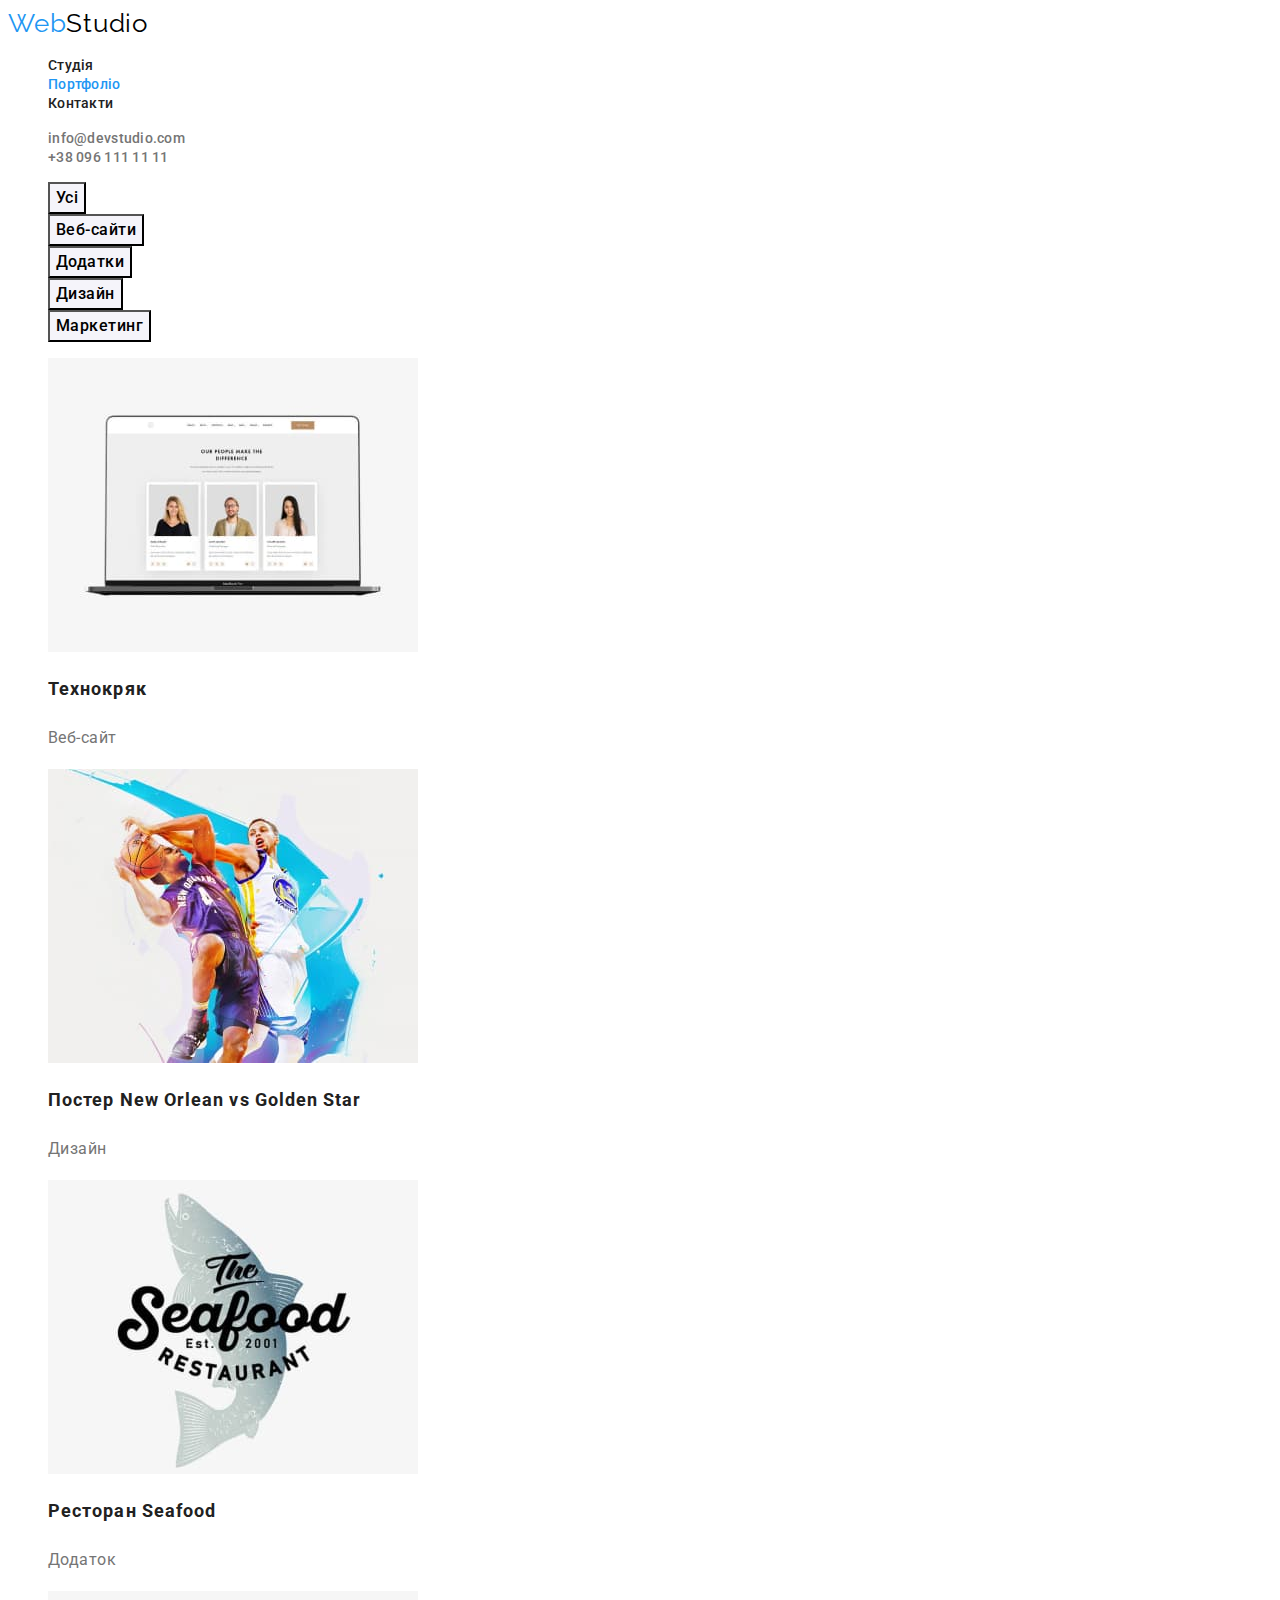
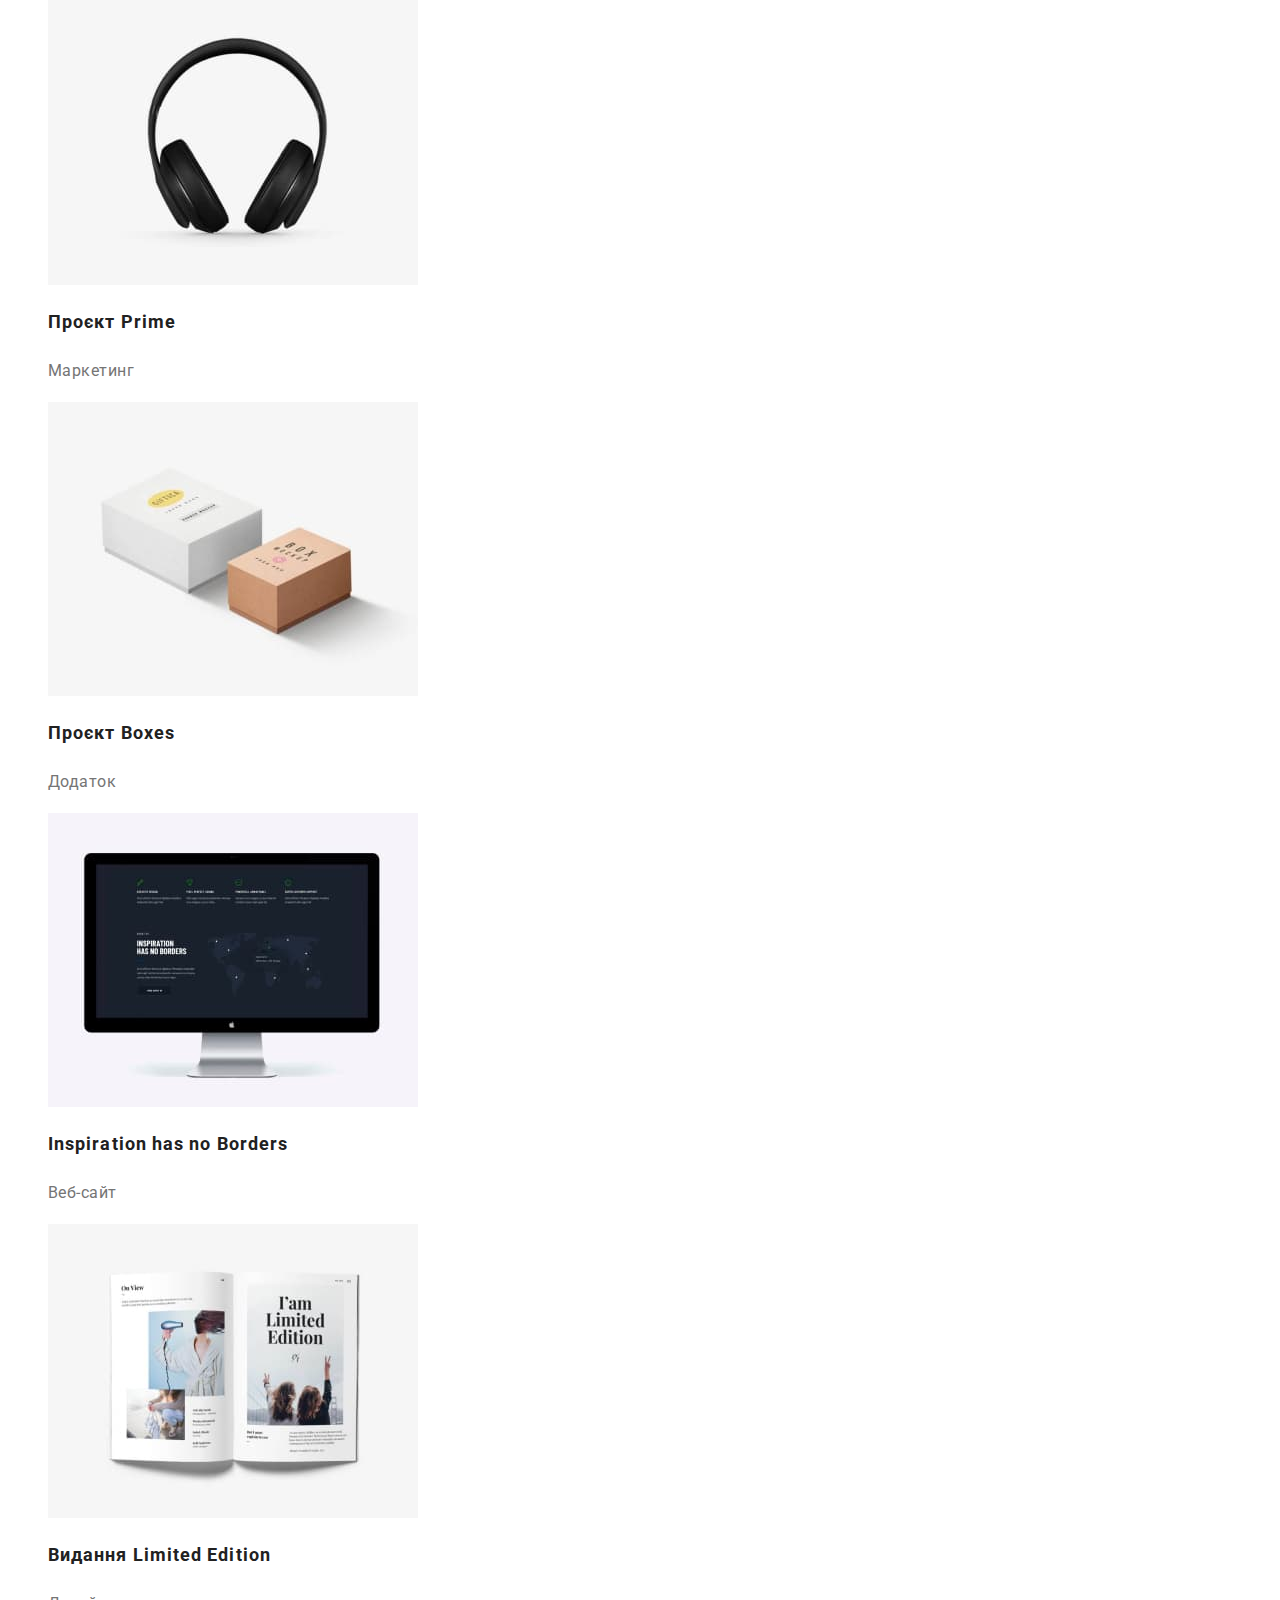
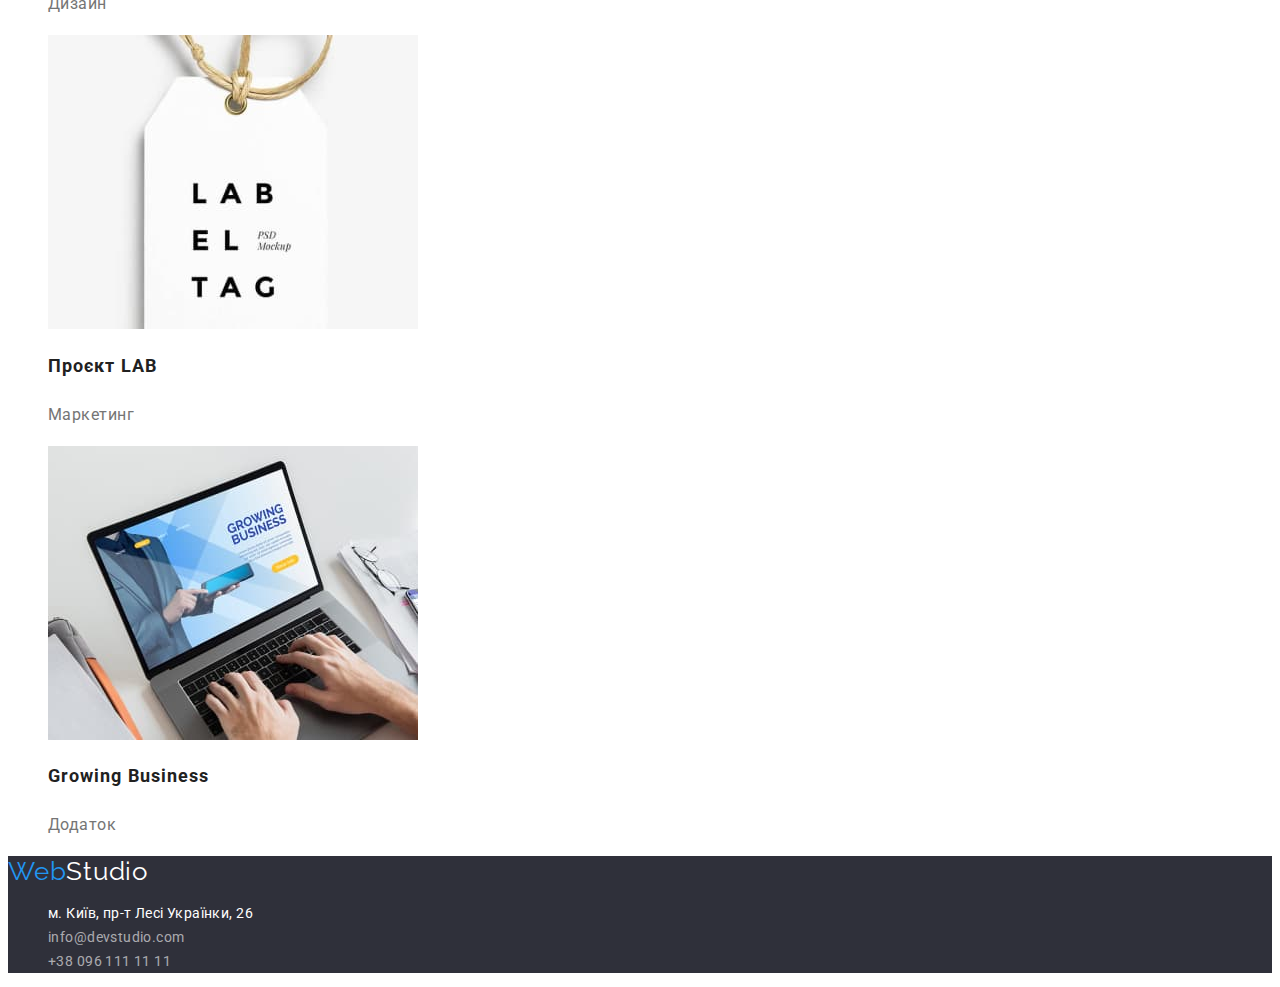
==== portfolio.html @ 5271bd55 "homework-two" ====
<!DOCTYPE html>
<html lang="uk">
  <head>
    <meta charset="UTF-8" />
    <meta http-equiv="X-UA-Compatible" content="IE=edge" />
    <meta name="viewport" content="width=device-width, initial-scale=1.0" />
    <title>Портфоліо</title>
    <link rel="preconnect" href="https://fonts.googleapis.com" />
    <link rel="preconnect" href="https://fonts.gstatic.com" crossorigin />
    <link
      href="https://fonts.googleapis.com/css2?family=Raleway:wght@700&family=Roboto:wght@400;500;700;900&display=swap"
      rel="stylesheet"
    />
    <link rel="stylesheet" href="css/styles.css" />
  </head>

  <body>
    <!-- header  -->
    <header class="header">
      <nav>
        <a class="logo link" href=""
          ><span class="logo-blue">Web</span
          ><span class="logo-black">Studio</span></a
        >
        <ul class="header-list list">
          <li class="header-list-item">
            <a class="header-list-link link link-hover" href="./index.html"
              >Студія</a
            >
          </li>
          <li class="header-list-item">
            <a class="header-list-link link link-hover activ-link" href=""
              >Портфоліо</a
            >
          </li>
          <li class="header-list-item">
            <a class="header-list-link link link-hover" href="">Контакти</a>
          </li>
        </ul>
      </nav>
      <ul class="header-list list">
        <li class="header-list-item">
          <a
            class="header-list-feedback link link-hover"
            href="mailto:info@devstudio.com"
            >info@devstudio.com</a
          >
        </li>
        <li class="header-list-item">
          <a
            class="header-list-feedback link link-hover"
            href="tel:+380961111111"
            >+38 096 111 11 11</a
          >
        </li>
      </ul>
    </header>

    <!-- main  -->
    <main>
      <!-- section Портфоліо -->
      <section class="portfolio">
        <h1 class="visually-hidden">Портфоліо</h1>
        <ul class="portfolio-button-lict list">
          <li class="portpolio-buttom-item">
            <button class="portfolio-button button-hover" type="button">
              Усі
            </button>
          </li>
          <li class="portpolio-buttom-item">
            <button class="portfolio-button button-hover" type="button">
              Веб-сайти
            </button>
          </li>
          <li class="portpolio-buttom-item">
            <button class="portfolio-button button-hover" type="button">
              Додатки
            </button>
          </li>
          <li class="portpolio-buttom-item">
            <button class="portfolio-button button-hover" type="button">
              Дизайн
            </button>
          </li>
          <li class="portpolio-buttom-item">
            <button class="portfolio-button button-hover" type="button">
              Маркетинг
            </button>
          </li>
        </ul>

        <ul class="portfolio-list list">
          <li class="portfolio-list-item">
            <a class="portfolio-list-link link" href="">
              <img src="./images/portfolio-1.jpg" alt="Технокряк" width="370" />
              <div>
                <h2 class="portfolio-list-title">Технокряк</h2>
                <p class="portfolio-list-description">Веб-сайт</p>
              </div>
            </a>
          </li>
          <li class="portfolio-list-item">
            <a class="portfolio-list-link link" href="">
              <img
                src="./images/portfolio-2.jpg"
                alt="Постер New Orlean vs Golden Star"
                width="370"
              />
              <div>
                <h2 class="portfolio-list-title">
                  Постер New Orlean vs Golden Star
                </h2>
                <p class="portfolio-list-description">Дизайн</p>
              </div>
            </a>
          </li>
          <li class="portfolio-list-item">
            <a class="portfolio-list-link link" href="">
              <img
                src="./images/portfolio-3.jpg"
                alt="Ресторан Seafood"
                width="370"
              />
              <div>
                <h2 class="portfolio-list-title">Ресторан Seafood</h2>
                <p class="portfolio-list-description">Додаток</p>
              </div>
            </a>
          </li>
          <li class="portfolio-list-item">
            <a class="portfolio-list-link link" href="">
              <img
                src="./images/portfolio-4.jpg"
                alt="Проєкт Prime"
                width="370"
              />
              <div>
                <h2 class="portfolio-list-title">Проєкт Prime</h2>
                <p class="portfolio-list-description">Маркетинг</p>
              </div>
            </a>
          </li>
          <li class="portfolio-list-item">
            <a class="portfolio-list-link link" href="">
              <img
                src="./images/portfolio-5.jpg"
                alt="Проєкт Boxes"
                width="370"
              />
              <div>
                <h2 class="portfolio-list-title">Проєкт Boxes</h2>
                <p class="portfolio-list-description">Додаток</p>
              </div>
            </a>
          </li>
          <li class="portfolio-list-item">
            <a class="portfolio-list-link link" href="">
              <img
                src="./images/portfolio-6.jpg"
                alt="Inspiration has no Borders"
                width="370"
              />
              <div>
                <h2 class="portfolio-list-title">Inspiration has no Borders</h2>
                <p class="portfolio-list-description">Веб-сайт</p>
              </div>
            </a>
          </li>
          <li class="portfolio-list-item">
            <a class="portfolio-list-link link" href="">
              <img
                src="./images/portfolio-7.jpg"
                alt="Видання Limited Edition"
                width="370"
              />
              <div>
                <h2 class="portfolio-list-title">Видання Limited Edition</h2>
                <p class="portfolio-list-description">Дизайн</p>
              </div>
            </a>
          </li>
          <li class="portfolio-list-item">
            <a class="portfolio-list-link link" href="">
              <img
                src="./images/portfolio-8.jpg"
                alt="Проєкт LAB"
                width="370"
              />
              <div>
                <h2 class="portfolio-list-title">Проєкт LAB</h2>
                <p class="portfolio-list-description">Маркетинг</p>
              </div>
            </a>
          </li>
          <li class="portfolio-list-item">
            <a class="portfolio-list-link link" href="">
              <img
                src="./images/portfolio-9.jpg"
                alt="Growing Business"
                width="370"
              />
              <div>
                <h2 class="portfolio-list-title">Growing Business</h2>
                <p class="portfolio-list-description">Додаток</p>
              </div>
            </a>
          </li>
        </ul>
      </section>
    </main>

    <!-- footer  -->
    <footer class="footer">
      <a class="logo link" href=""
        ><span class="logo-blue">Web</span
        ><span class="logo-white">Studio</span></a
      >
      <address class="footer-address">
        <ul class="footer-list list">
          <li class="footer-list-item">
            <a
              class="footer-address-geo link link-hover"
              href="https://goo.gl/maps/GN6owHDZAz8MC7uQ8"
              target="_blank"
              rel="noopener noreferrer nofollow"
              >м. Київ, пр-т Лесі Українки, 26</a
            >
          </li>
          <li class="footer-list-item">
            <a
              class="footer-address-mail link link-hover"
              href="mailto:info@devstudio.com"
              >info@devstudio.com</a
            >
          </li>
          <li class="footer-list-item">
            <a
              class="footer-address-tel link link-hover"
              href="tel:+380961111111"
              >+38 096 111 11 11</a
            >
          </li>
        </ul>
      </address>
    </footer>
  </body>
</html>
---- css/styles.css ----
/* General styles */
:root {
  --primary-color: #212121;
  --active-color: #2196f3;
  --blue-color-logo: #2196f3;
  --color-white: #ffffff;
  --color-black: #000000;
  --description-text-color: #757575;
  --borders-color: #2f303a;

  --card-color:#f5f4fa;
  --blue-activ-logo: #188CE8;

}

body {
  font-family: "Roboto", sans-serif;
  color: var(--primary-color);
  /* background-color: #f5f5f5; */
}

.link {
  text-decoration: none;
}

.list {
  list-style: none;
}

.logo {
  font-family: "Raleway";
  font-size: 26px;
  line-height: calc(31 / 26);
  letter-spacing: 0.03em;
}

.logo-blue {
  color: var(--blue-color-logo);
}

.second-title {
  font-size: 36px;
  line-height: calc(42 / 36);
  text-align: center;
  letter-spacing: 0.03em;
}

.link-hover:hover,
.link-hover:focus {
  color: var(--active-color);
}

/* Header  */
.header {
  background: var(--color-white);
}

.logo-black {
  color: var(--color-black);
}

.header-list-link {
  font-weight: 500;
  font-size: 14px;
  line-height: calc(16 / 14);
  letter-spacing: 0.02em;
  color: inherit;
}

.header-list-feedback {
  font-weight: 500;
  font-size: 14px;
  line-height: calc(16 / 14);
  letter-spacing: 0.02em;
  color: var(--description-text-color);
}

.activ-link {
  color: var(--active-color);
}

/* Hero  */
.hero {
  background-color: var(--borders-color);
}

.hero-titel {
  font-size: 44px;
  line-height: calc(60 / 44);
  text-align: center;
  letter-spacing: 0.06em;
  text-transform: uppercase;
  color: var(--color-white);
}

.button {
  font-family: "Roboto";
  font-weight: 700;
  font-size: 16px;
  line-height: calc(30 / 16);
  display: flex;
  align-items: center;
  text-align: center;
  letter-spacing: 0.06em;
  color: var(--color-white);
  background-color: var(--blue-color-logo);

  cursor: pointer;
}

.button:hover,
.button:focus{
  background-color: var(--blue-activ-logo);
}

/* Features  */
.visually-hidden {
  position: absolute;
  width: 1px;
  height: 1px;
  margin: -1px;
  border: 0;
  padding: 0;

  white-space: nowrap;
  clip-path: inset(100%);
  clip: rect(0 0 0 0);
  overflow: hidden;
}

.third-title {
  font-size: 14px;
  line-height: calc(16 / 14);
  letter-spacing: 0.03em;
  text-transform: uppercase;
}

.features-description {
  font-size: 14px;
  line-height: calc(24 / 14);
  letter-spacing: 0.03em;
  color: var(--description-text-color);
}

/* Section activity  */

/* Section team */
.team {
  background-color: var(--card-color);
}

.team-list-item {
  background: var(--color-white);
}

.team-list-name {
  font-weight: 500;
  font-size: 16px;
  line-height: calc(19 / 16);
  text-align: center;
  letter-spacing: 0.03em;
}

.team-list-profession {
  font-size: 16px;
  line-height: calc(19 / 16);
  text-align: center;
  letter-spacing: 0.03em;
  color: var(--description-text-color);
}

/* Footer */
.footer {
  background-color: var(--borders-color);
}

.logo-white {
  color: var(--color-white);
}

.footer-address {
  font-style: normal;
  font-size: 14px;
  line-height: 24px;
  letter-spacing: 0.03em;
}

.footer-address-geo {
  color: var(--color-white);
}

.footer-address-mail,
.footer-address-tel {
  color: rgba(255, 255, 255, 0.6);
}

/* portfolio.html
section Портфоліо */

.portfolio-button {
  font-family: "Roboto";
  font-weight: 500;
  font-size: 16px;
  line-height: calc(26 / 16);
  text-align: center;
  letter-spacing: 0.03em;
  background-color: var(--card-color);

  cursor: pointer;
}

.button-hover:hover,
.button-hover:focus {
  background-color: var(--active-color);
  color: var(--color-white);
}

.portfolio-list-title {
  font-size: 18px;
  line-height: calc(36 / 18);
  letter-spacing: 0.06em;
  color: var(--primary-color);
}

.portfolio-list-description {
  font-size: 16px;
  line-height: calc(30 / 16);
  letter-spacing: 0.03em;
  color: var(--description-text-color);
}
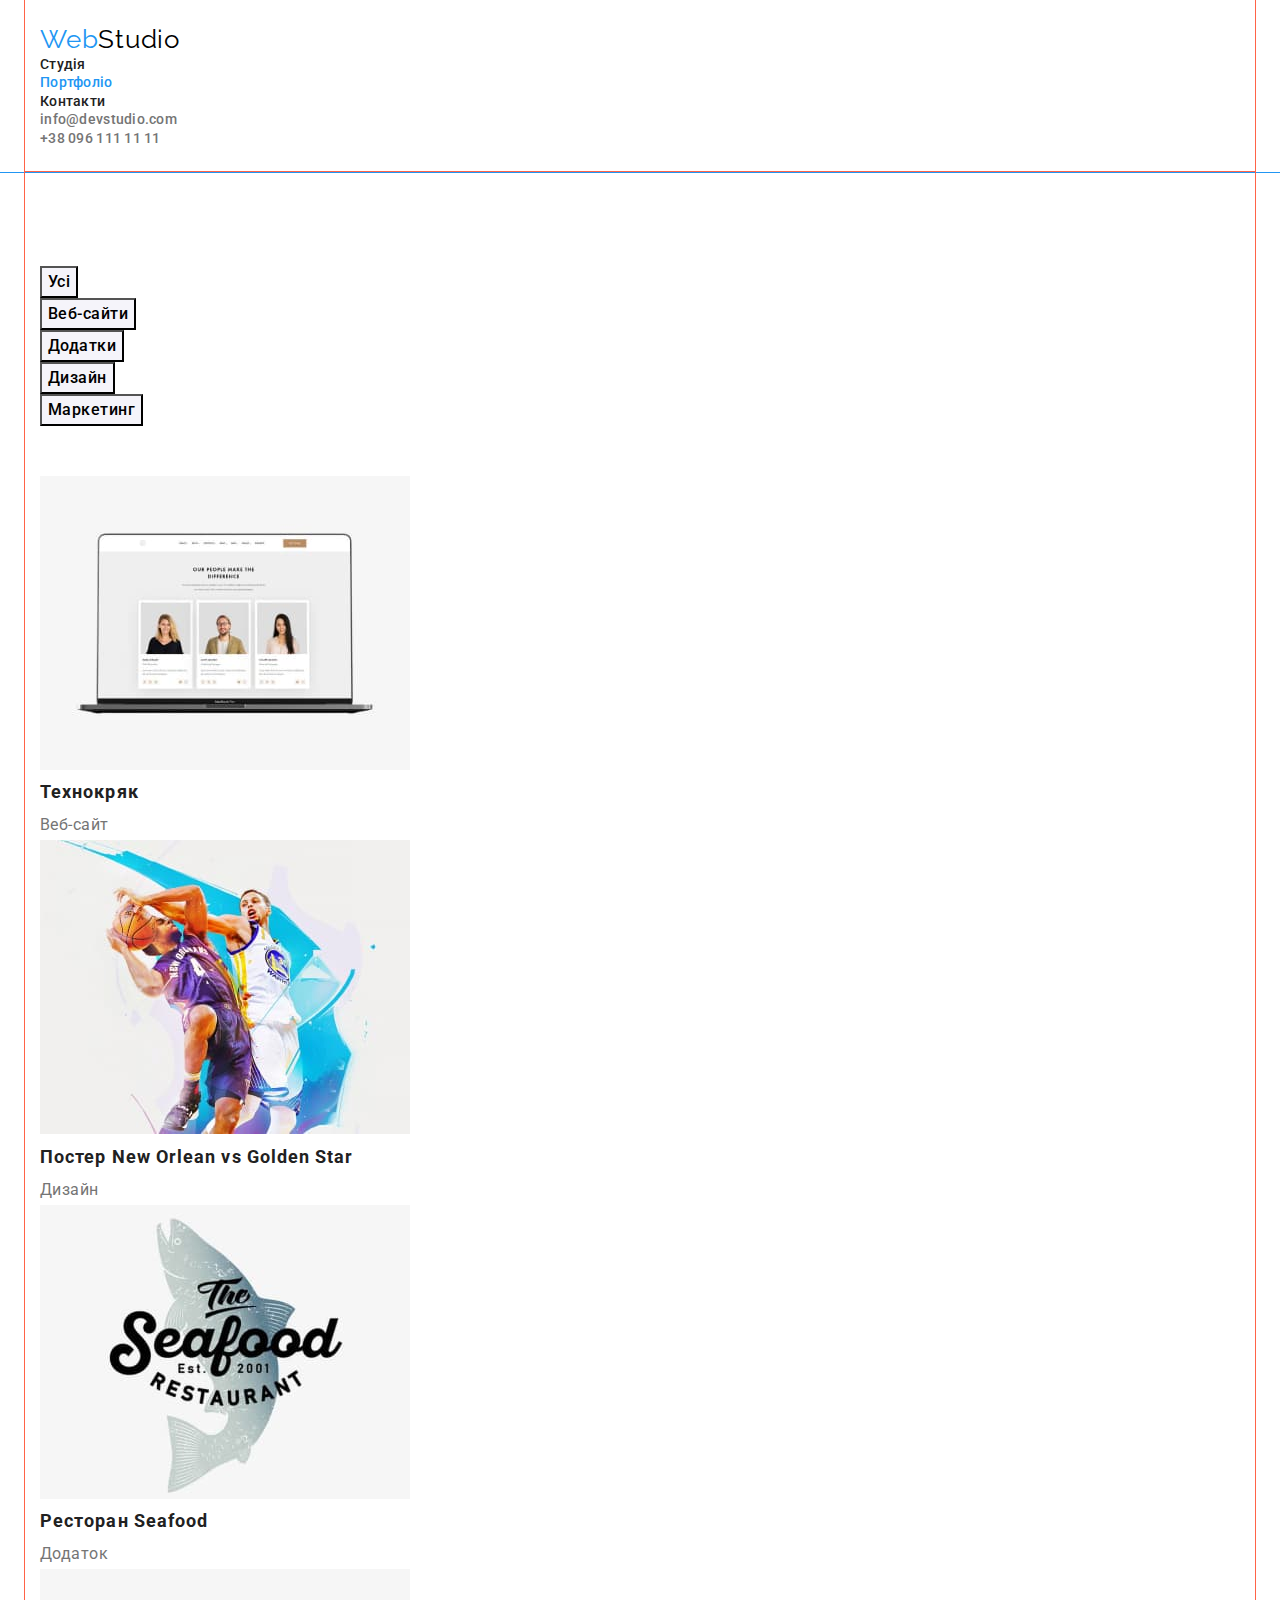
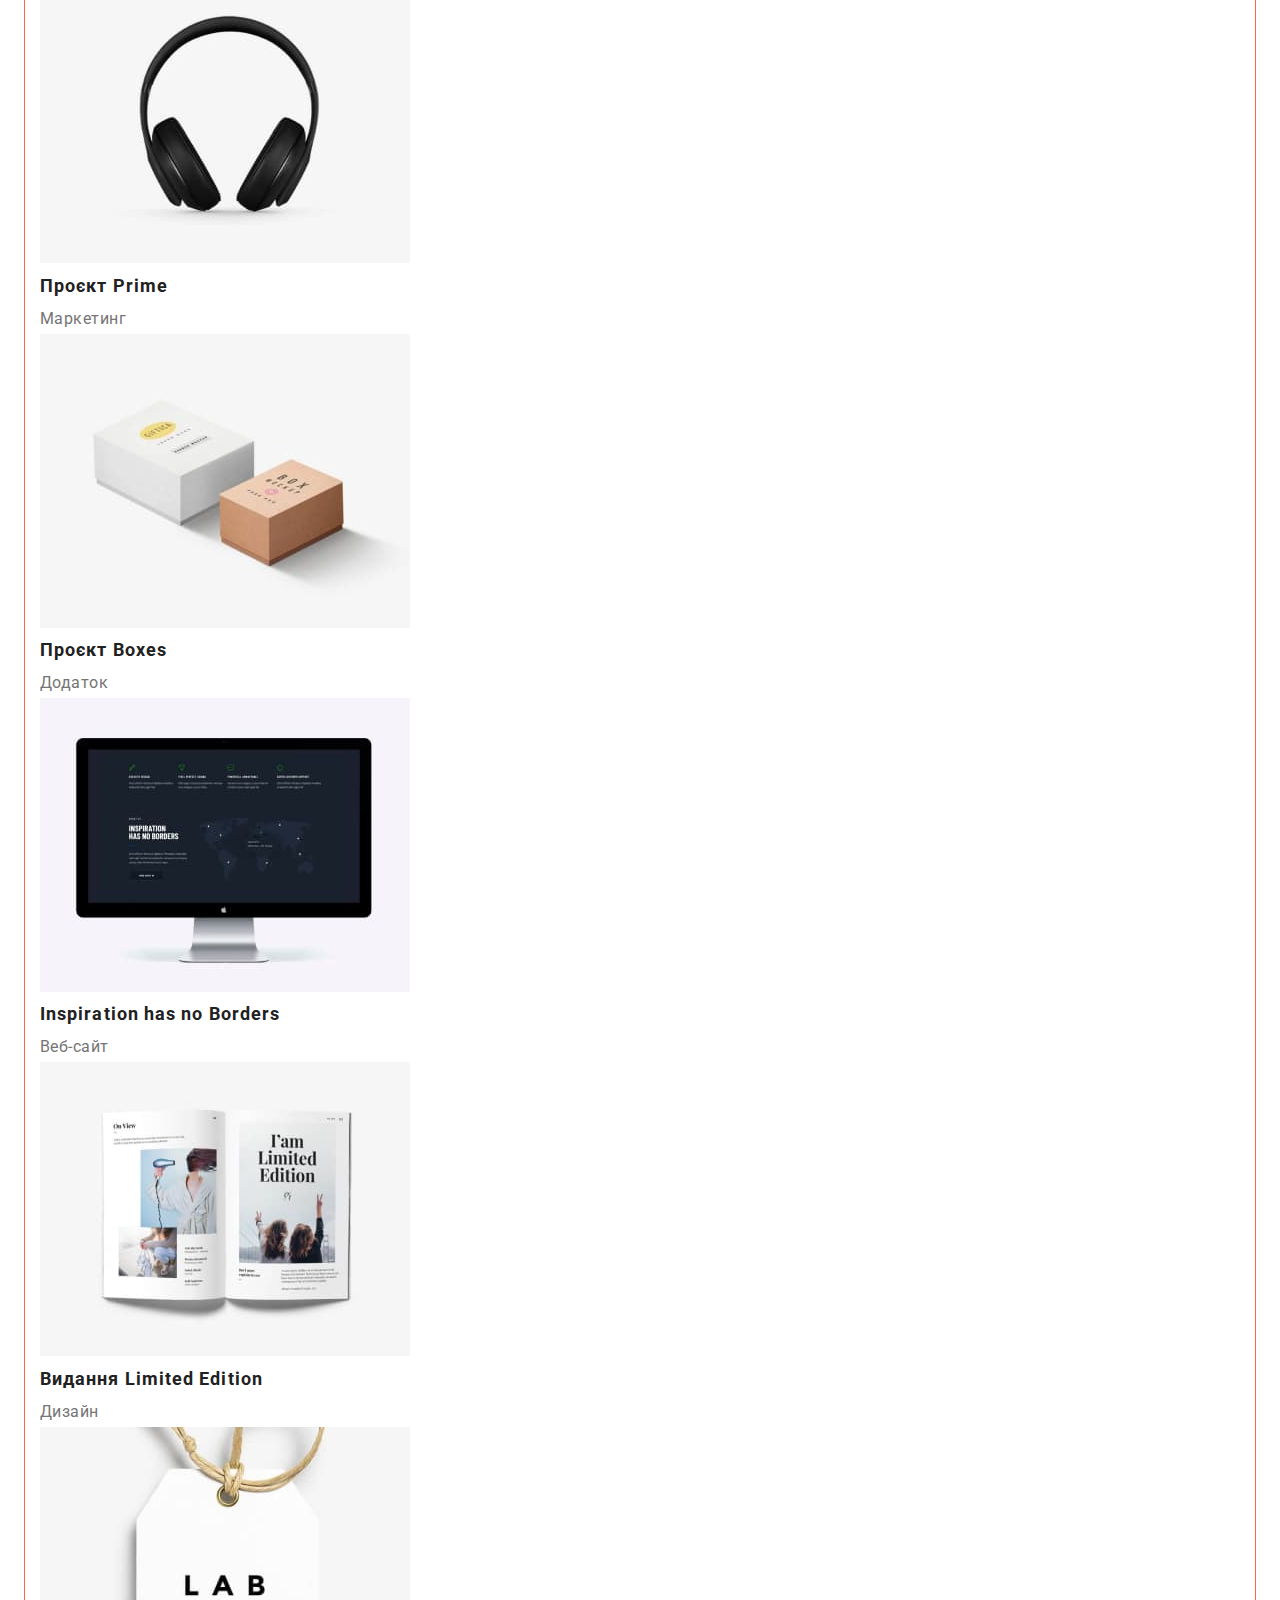
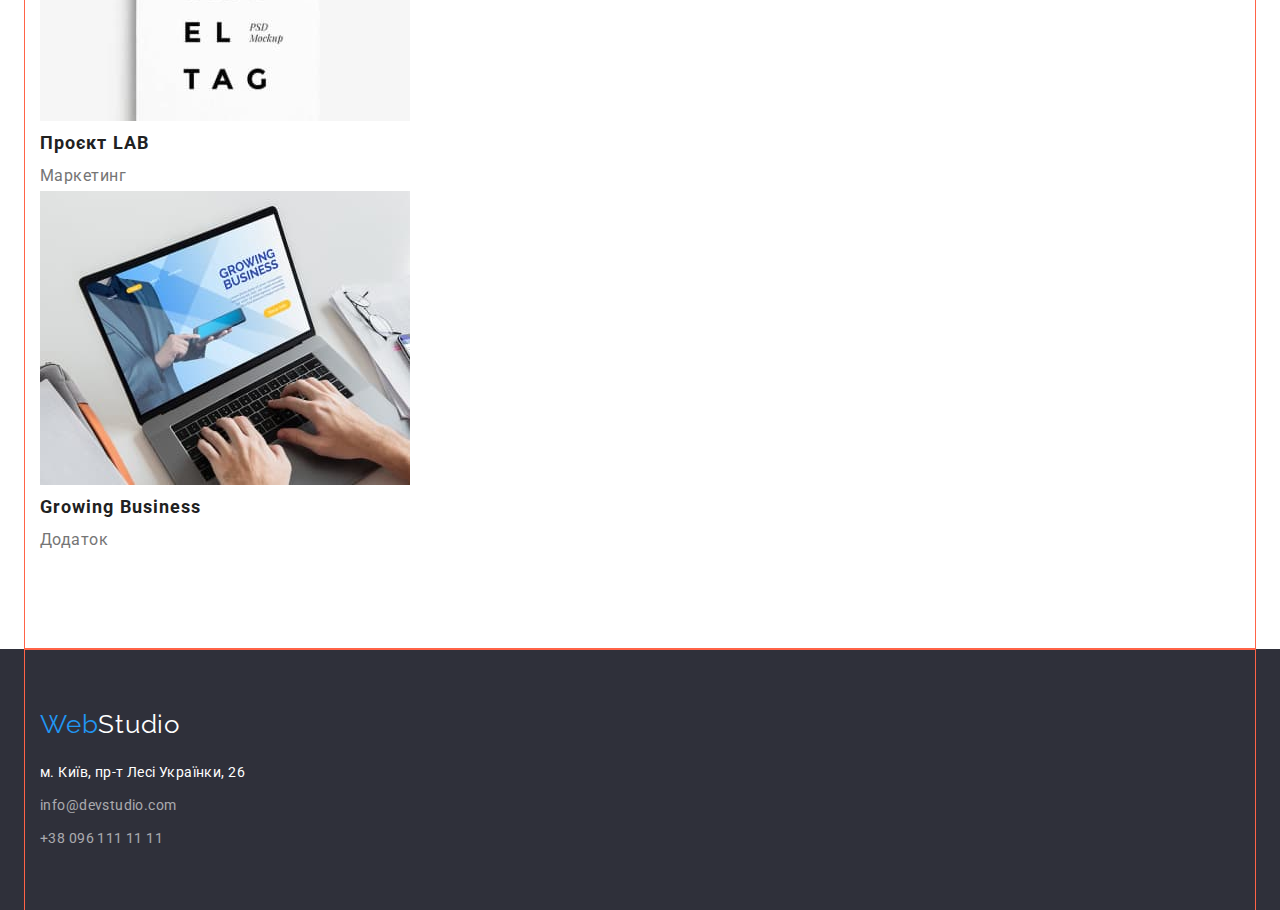
==== commit 8aab6828: "first-page-indent" ====
--- a/portfolio.html
+++ b/portfolio.html
@@ -11,237 +11,253 @@
       href="https://fonts.googleapis.com/css2?family=Raleway:wght@700&family=Roboto:wght@400;500;700;900&display=swap"
       rel="stylesheet"
     />
+    <link
+      rel="stylesheet"
+      href="https://cdnjs.cloudflare.com/ajax/libs/modern-normalize/1.1.0/modern-normalize.min.css"
+    />
     <link rel="stylesheet" href="css/styles.css" />
   </head>
 
   <body>
     <!-- header  -->
     <header class="header">
-      <nav>
-        <a class="logo link" href=""
-          ><span class="logo-blue">Web</span
-          ><span class="logo-black">Studio</span></a
-        >
+      <div class="container">
+        <nav>
+          <a class="logo link" href=""
+            ><span class="logo-blue">Web</span
+            ><span class="logo-black">Studio</span></a
+          >
+          <ul class="header-list list">
+            <li class="header-list-item">
+              <a class="header-list-link link link-hover" href="./index.html"
+                >Студія</a
+              >
+            </li>
+            <li class="header-list-item">
+              <a class="header-list-link link link-hover activ-link" href=""
+                >Портфоліо</a
+              >
+            </li>
+            <li class="header-list-item">
+              <a class="header-list-link link link-hover" href="">Контакти</a>
+            </li>
+          </ul>
+        </nav>
         <ul class="header-list list">
           <li class="header-list-item">
-            <a class="header-list-link link link-hover" href="./index.html"
-              >Студія</a
-            >
-          </li>
-          <li class="header-list-item">
-            <a class="header-list-link link link-hover activ-link" href=""
-              >Портфоліо</a
-            >
-          </li>
-          <li class="header-list-item">
-            <a class="header-list-link link link-hover" href="">Контакти</a>
-          </li>
-        </ul>
-      </nav>
-      <ul class="header-list list">
-        <li class="header-list-item">
-          <a
-            class="header-list-feedback link link-hover"
-            href="mailto:info@devstudio.com"
-            >info@devstudio.com</a
-          >
-        </li>
-        <li class="header-list-item">
-          <a
-            class="header-list-feedback link link-hover"
-            href="tel:+380961111111"
-            >+38 096 111 11 11</a
-          >
-        </li>
-      </ul>
-    </header>
-
-    <!-- main  -->
-    <main>
-      <!-- section Портфоліо -->
-      <section class="portfolio">
-        <h1 class="visually-hidden">Портфоліо</h1>
-        <ul class="portfolio-button-lict list">
-          <li class="portpolio-buttom-item">
-            <button class="portfolio-button button-hover" type="button">
-              Усі
-            </button>
-          </li>
-          <li class="portpolio-buttom-item">
-            <button class="portfolio-button button-hover" type="button">
-              Веб-сайти
-            </button>
-          </li>
-          <li class="portpolio-buttom-item">
-            <button class="portfolio-button button-hover" type="button">
-              Додатки
-            </button>
-          </li>
-          <li class="portpolio-buttom-item">
-            <button class="portfolio-button button-hover" type="button">
-              Дизайн
-            </button>
-          </li>
-          <li class="portpolio-buttom-item">
-            <button class="portfolio-button button-hover" type="button">
-              Маркетинг
-            </button>
-          </li>
-        </ul>
-
-        <ul class="portfolio-list list">
-          <li class="portfolio-list-item">
-            <a class="portfolio-list-link link" href="">
-              <img src="./images/portfolio-1.jpg" alt="Технокряк" width="370" />
-              <div>
-                <h2 class="portfolio-list-title">Технокряк</h2>
-                <p class="portfolio-list-description">Веб-сайт</p>
-              </div>
-            </a>
-          </li>
-          <li class="portfolio-list-item">
-            <a class="portfolio-list-link link" href="">
-              <img
-                src="./images/portfolio-2.jpg"
-                alt="Постер New Orlean vs Golden Star"
-                width="370"
-              />
-              <div>
-                <h2 class="portfolio-list-title">
-                  Постер New Orlean vs Golden Star
-                </h2>
-                <p class="portfolio-list-description">Дизайн</p>
-              </div>
-            </a>
-          </li>
-          <li class="portfolio-list-item">
-            <a class="portfolio-list-link link" href="">
-              <img
-                src="./images/portfolio-3.jpg"
-                alt="Ресторан Seafood"
-                width="370"
-              />
-              <div>
-                <h2 class="portfolio-list-title">Ресторан Seafood</h2>
-                <p class="portfolio-list-description">Додаток</p>
-              </div>
-            </a>
-          </li>
-          <li class="portfolio-list-item">
-            <a class="portfolio-list-link link" href="">
-              <img
-                src="./images/portfolio-4.jpg"
-                alt="Проєкт Prime"
-                width="370"
-              />
-              <div>
-                <h2 class="portfolio-list-title">Проєкт Prime</h2>
-                <p class="portfolio-list-description">Маркетинг</p>
-              </div>
-            </a>
-          </li>
-          <li class="portfolio-list-item">
-            <a class="portfolio-list-link link" href="">
-              <img
-                src="./images/portfolio-5.jpg"
-                alt="Проєкт Boxes"
-                width="370"
-              />
-              <div>
-                <h2 class="portfolio-list-title">Проєкт Boxes</h2>
-                <p class="portfolio-list-description">Додаток</p>
-              </div>
-            </a>
-          </li>
-          <li class="portfolio-list-item">
-            <a class="portfolio-list-link link" href="">
-              <img
-                src="./images/portfolio-6.jpg"
-                alt="Inspiration has no Borders"
-                width="370"
-              />
-              <div>
-                <h2 class="portfolio-list-title">Inspiration has no Borders</h2>
-                <p class="portfolio-list-description">Веб-сайт</p>
-              </div>
-            </a>
-          </li>
-          <li class="portfolio-list-item">
-            <a class="portfolio-list-link link" href="">
-              <img
-                src="./images/portfolio-7.jpg"
-                alt="Видання Limited Edition"
-                width="370"
-              />
-              <div>
-                <h2 class="portfolio-list-title">Видання Limited Edition</h2>
-                <p class="portfolio-list-description">Дизайн</p>
-              </div>
-            </a>
-          </li>
-          <li class="portfolio-list-item">
-            <a class="portfolio-list-link link" href="">
-              <img
-                src="./images/portfolio-8.jpg"
-                alt="Проєкт LAB"
-                width="370"
-              />
-              <div>
-                <h2 class="portfolio-list-title">Проєкт LAB</h2>
-                <p class="portfolio-list-description">Маркетинг</p>
-              </div>
-            </a>
-          </li>
-          <li class="portfolio-list-item">
-            <a class="portfolio-list-link link" href="">
-              <img
-                src="./images/portfolio-9.jpg"
-                alt="Growing Business"
-                width="370"
-              />
-              <div>
-                <h2 class="portfolio-list-title">Growing Business</h2>
-                <p class="portfolio-list-description">Додаток</p>
-              </div>
-            </a>
-          </li>
-        </ul>
-      </section>
-    </main>
-
-    <!-- footer  -->
-    <footer class="footer">
-      <a class="logo link" href=""
-        ><span class="logo-blue">Web</span
-        ><span class="logo-white">Studio</span></a
-      >
-      <address class="footer-address">
-        <ul class="footer-list list">
-          <li class="footer-list-item">
             <a
-              class="footer-address-geo link link-hover"
-              href="https://goo.gl/maps/GN6owHDZAz8MC7uQ8"
-              target="_blank"
-              rel="noopener noreferrer nofollow"
-              >м. Київ, пр-т Лесі Українки, 26</a
-            >
-          </li>
-          <li class="footer-list-item">
-            <a
-              class="footer-address-mail link link-hover"
+              class="header-list-feedback link link-hover"
               href="mailto:info@devstudio.com"
               >info@devstudio.com</a
             >
           </li>
-          <li class="footer-list-item">
+          <li class="header-list-item">
             <a
-              class="footer-address-tel link link-hover"
+              class="header-list-feedback link link-hover"
               href="tel:+380961111111"
               >+38 096 111 11 11</a
             >
           </li>
         </ul>
-      </address>
+      </div>
+    </header>
+
+    <!-- main  -->
+    <main>
+      <!-- section Портфоліо -->
+      <section class="portfolio">
+        <div class="container">
+          <h1 class="visually-hidden">Портфоліо</h1>
+          <ul class="portfolio-button-lict list">
+            <li class="portpolio-buttom-item">
+              <button class="portfolio-button button-hover" type="button">
+                Усі
+              </button>
+            </li>
+            <li class="portpolio-buttom-item">
+              <button class="portfolio-button button-hover" type="button">
+                Веб-сайти
+              </button>
+            </li>
+            <li class="portpolio-buttom-item">
+              <button class="portfolio-button button-hover" type="button">
+                Додатки
+              </button>
+            </li>
+            <li class="portpolio-buttom-item">
+              <button class="portfolio-button button-hover" type="button">
+                Дизайн
+              </button>
+            </li>
+            <li class="portpolio-buttom-item">
+              <button class="portfolio-button button-hover" type="button">
+                Маркетинг
+              </button>
+            </li>
+          </ul>
+
+          <ul class="portfolio-list list">
+            <li class="portfolio-list-item">
+              <a class="portfolio-list-link link" href="">
+                <img
+                  src="./images/portfolio-1.jpg"
+                  alt="Технокряк"
+                  width="370"
+                />
+                <div>
+                  <h2 class="portfolio-list-title">Технокряк</h2>
+                  <p class="portfolio-list-description">Веб-сайт</p>
+                </div>
+              </a>
+            </li>
+            <li class="portfolio-list-item">
+              <a class="portfolio-list-link link" href="">
+                <img
+                  src="./images/portfolio-2.jpg"
+                  alt="Постер New Orlean vs Golden Star"
+                  width="370"
+                />
+                <div>
+                  <h2 class="portfolio-list-title">
+                    Постер New Orlean vs Golden Star
+                  </h2>
+                  <p class="portfolio-list-description">Дизайн</p>
+                </div>
+              </a>
+            </li>
+            <li class="portfolio-list-item">
+              <a class="portfolio-list-link link" href="">
+                <img
+                  src="./images/portfolio-3.jpg"
+                  alt="Ресторан Seafood"
+                  width="370"
+                />
+                <div>
+                  <h2 class="portfolio-list-title">Ресторан Seafood</h2>
+                  <p class="portfolio-list-description">Додаток</p>
+                </div>
+              </a>
+            </li>
+            <li class="portfolio-list-item">
+              <a class="portfolio-list-link link" href="">
+                <img
+                  src="./images/portfolio-4.jpg"
+                  alt="Проєкт Prime"
+                  width="370"
+                />
+                <div>
+                  <h2 class="portfolio-list-title">Проєкт Prime</h2>
+                  <p class="portfolio-list-description">Маркетинг</p>
+                </div>
+              </a>
+            </li>
+            <li class="portfolio-list-item">
+              <a class="portfolio-list-link link" href="">
+                <img
+                  src="./images/portfolio-5.jpg"
+                  alt="Проєкт Boxes"
+                  width="370"
+                />
+                <div>
+                  <h2 class="portfolio-list-title">Проєкт Boxes</h2>
+                  <p class="portfolio-list-description">Додаток</p>
+                </div>
+              </a>
+            </li>
+            <li class="portfolio-list-item">
+              <a class="portfolio-list-link link" href="">
+                <img
+                  src="./images/portfolio-6.jpg"
+                  alt="Inspiration has no Borders"
+                  width="370"
+                />
+                <div>
+                  <h2 class="portfolio-list-title">
+                    Inspiration has no Borders
+                  </h2>
+                  <p class="portfolio-list-description">Веб-сайт</p>
+                </div>
+              </a>
+            </li>
+            <li class="portfolio-list-item">
+              <a class="portfolio-list-link link" href="">
+                <img
+                  src="./images/portfolio-7.jpg"
+                  alt="Видання Limited Edition"
+                  width="370"
+                />
+                <div>
+                  <h2 class="portfolio-list-title">Видання Limited Edition</h2>
+                  <p class="portfolio-list-description">Дизайн</p>
+                </div>
+              </a>
+            </li>
+            <li class="portfolio-list-item">
+              <a class="portfolio-list-link link" href="">
+                <img
+                  src="./images/portfolio-8.jpg"
+                  alt="Проєкт LAB"
+                  width="370"
+                />
+                <div>
+                  <h2 class="portfolio-list-title">Проєкт LAB</h2>
+                  <p class="portfolio-list-description">Маркетинг</p>
+                </div>
+              </a>
+            </li>
+            <li class="portfolio-list-item">
+              <a class="portfolio-list-link link" href="">
+                <img
+                  src="./images/portfolio-9.jpg"
+                  alt="Growing Business"
+                  width="370"
+                />
+                <div>
+                  <h2 class="portfolio-list-title">Growing Business</h2>
+                  <p class="portfolio-list-description">Додаток</p>
+                </div>
+              </a>
+            </li>
+          </ul>
+        </div>
+      </section>
+    </main>
+
+    <!-- footer  -->
+    <footer class="footer">
+      <div class="container">
+        <a class="logo link" href=""
+          ><span class="logo-blue">Web</span
+          ><span class="logo-white">Studio</span></a
+        >
+        <address class="footer-address">
+          <ul class="footer-list list">
+            <li class="footer-list-item">
+              <a
+                class="footer-address-geo link link-hover"
+                href="https://goo.gl/maps/GN6owHDZAz8MC7uQ8"
+                target="_blank"
+                rel="noopener noreferrer nofollow"
+                >м. Київ, пр-т Лесі Українки, 26</a
+              >
+            </li>
+            <li class="footer-list-item">
+              <a
+                class="footer-address-mail link link-hover"
+                href="mailto:info@devstudio.com"
+                >info@devstudio.com</a
+              >
+            </li>
+            <li class="footer-list-item">
+              <a
+                class="footer-address-tel link link-hover"
+                href="tel:+380961111111"
+                >+38 096 111 11 11</a
+              >
+            </li>
+          </ul>
+        </address>
+      </div>
     </footer>
   </body>
 </html>
--- a/css/styles.css
+++ b/css/styles.css
@@ -1,4 +1,17 @@
 /* General styles */
+
+ul {
+  margin: 0;
+  padding-left: 0;
+}
+
+h1,
+h2,
+h3,
+p {
+  margin: 0;
+}
+
 :root {
   --primary-color: #212121;
   --active-color: #2196f3;
@@ -8,9 +21,13 @@
   --description-text-color: #757575;
   --borders-color: #2f303a;
 
-  --card-color:#f5f4fa;
-  --blue-activ-logo: #188CE8;
-
+  --card-color: #f5f4fa;
+  --blue-activ-logo: #188ce8;
+
+  --container-pading: 94px;
+  --header-indents: 50px;
+  --indentation: 30px;
+  --description-indentation: 10px;
 }
 
 body {
@@ -19,6 +36,14 @@
   /* background-color: #f5f5f5; */
 }
 
+.container {
+  width: 1230px;
+  margin: 0 auto;
+  padding: 0 15px;
+
+  outline: 1px solid tomato;
+}
+
 .link {
   text-decoration: none;
 }
@@ -43,6 +68,7 @@
   line-height: calc(42 / 36);
   text-align: center;
   letter-spacing: 0.03em;
+  margin-bottom: var(--header-indents);
 }
 
 .link-hover:hover,
@@ -53,6 +79,13 @@
 /* Header  */
 .header {
   background: var(--color-white);
+
+  outline: 1px solid #2196f3;
+}
+
+.header .container{
+  padding-top: 24px;
+  padding-bottom: 25px;
 }
 
 .logo-black {
@@ -84,6 +117,10 @@
   background-color: var(--borders-color);
 }
 
+.hero .container {
+  padding: 200px inherit;
+}
+
 .hero-titel {
   font-size: 44px;
   line-height: calc(60 / 44);
@@ -91,6 +128,9 @@
   letter-spacing: 0.06em;
   text-transform: uppercase;
   color: var(--color-white);
+  width: 696px;
+  text-align: center;
+  margin-bottom: 30px;
 }
 
 .button {
@@ -109,11 +149,16 @@
 }
 
 .button:hover,
-.button:focus{
+.button:focus {
   background-color: var(--blue-activ-logo);
 }
 
 /* Features  */
+.features .container {
+  padding-top: var(--container-pading);
+  padding-bottom: var(--container-pading);
+}
+
 .visually-hidden {
   position: absolute;
   width: 1px;
@@ -133,6 +178,7 @@
   line-height: calc(16 / 14);
   letter-spacing: 0.03em;
   text-transform: uppercase;
+  margin-bottom: var(--indentation);
 }
 
 .features-description {
@@ -143,14 +189,24 @@
 }
 
 /* Section activity  */
+.activity .container{
+  padding-bottom: var(--container-pading);
+}
 
 /* Section team */
 .team {
   background-color: var(--card-color);
 }
 
+.team .container{
+  padding-top: var(--container-pading);
+  padding-bottom: var(--container-pading);
+}
+
+
 .team-list-item {
   background: var(--color-white);
+  padding-bottom: var(--indentation);
 }
 
 .team-list-name {
@@ -159,6 +215,8 @@
   line-height: calc(19 / 16);
   text-align: center;
   letter-spacing: 0.03em;
+  margin-top: var(--indentation);
+  margin-bottom: var(--description-indentation);
 }
 
 .team-list-profession {
@@ -174,8 +232,22 @@
   background-color: var(--borders-color);
 }
 
+.footer .container{
+  padding-top: 60px;
+  padding-bottom: 60px;
+}
+
+.footer .logo{
+  display: inline-block;
+  margin-bottom: 20px;
+}
+
 .logo-white {
   color: var(--color-white);
+}
+
+.footer-list-item:not(:last-child){
+  margin-bottom: 9px;
 }
 
 .footer-address {
@@ -196,6 +268,15 @@
 
 /* portfolio.html
 section Портфоліо */
+
+.portfolio .container{
+  padding-top: var(--container-pading);
+  padding-bottom: var(--container-pading);
+}
+
+.portfolio-button-lict{
+  margin-bottom: var(--header-indents);
+}
 
 .portfolio-button {
   font-family: "Roboto";
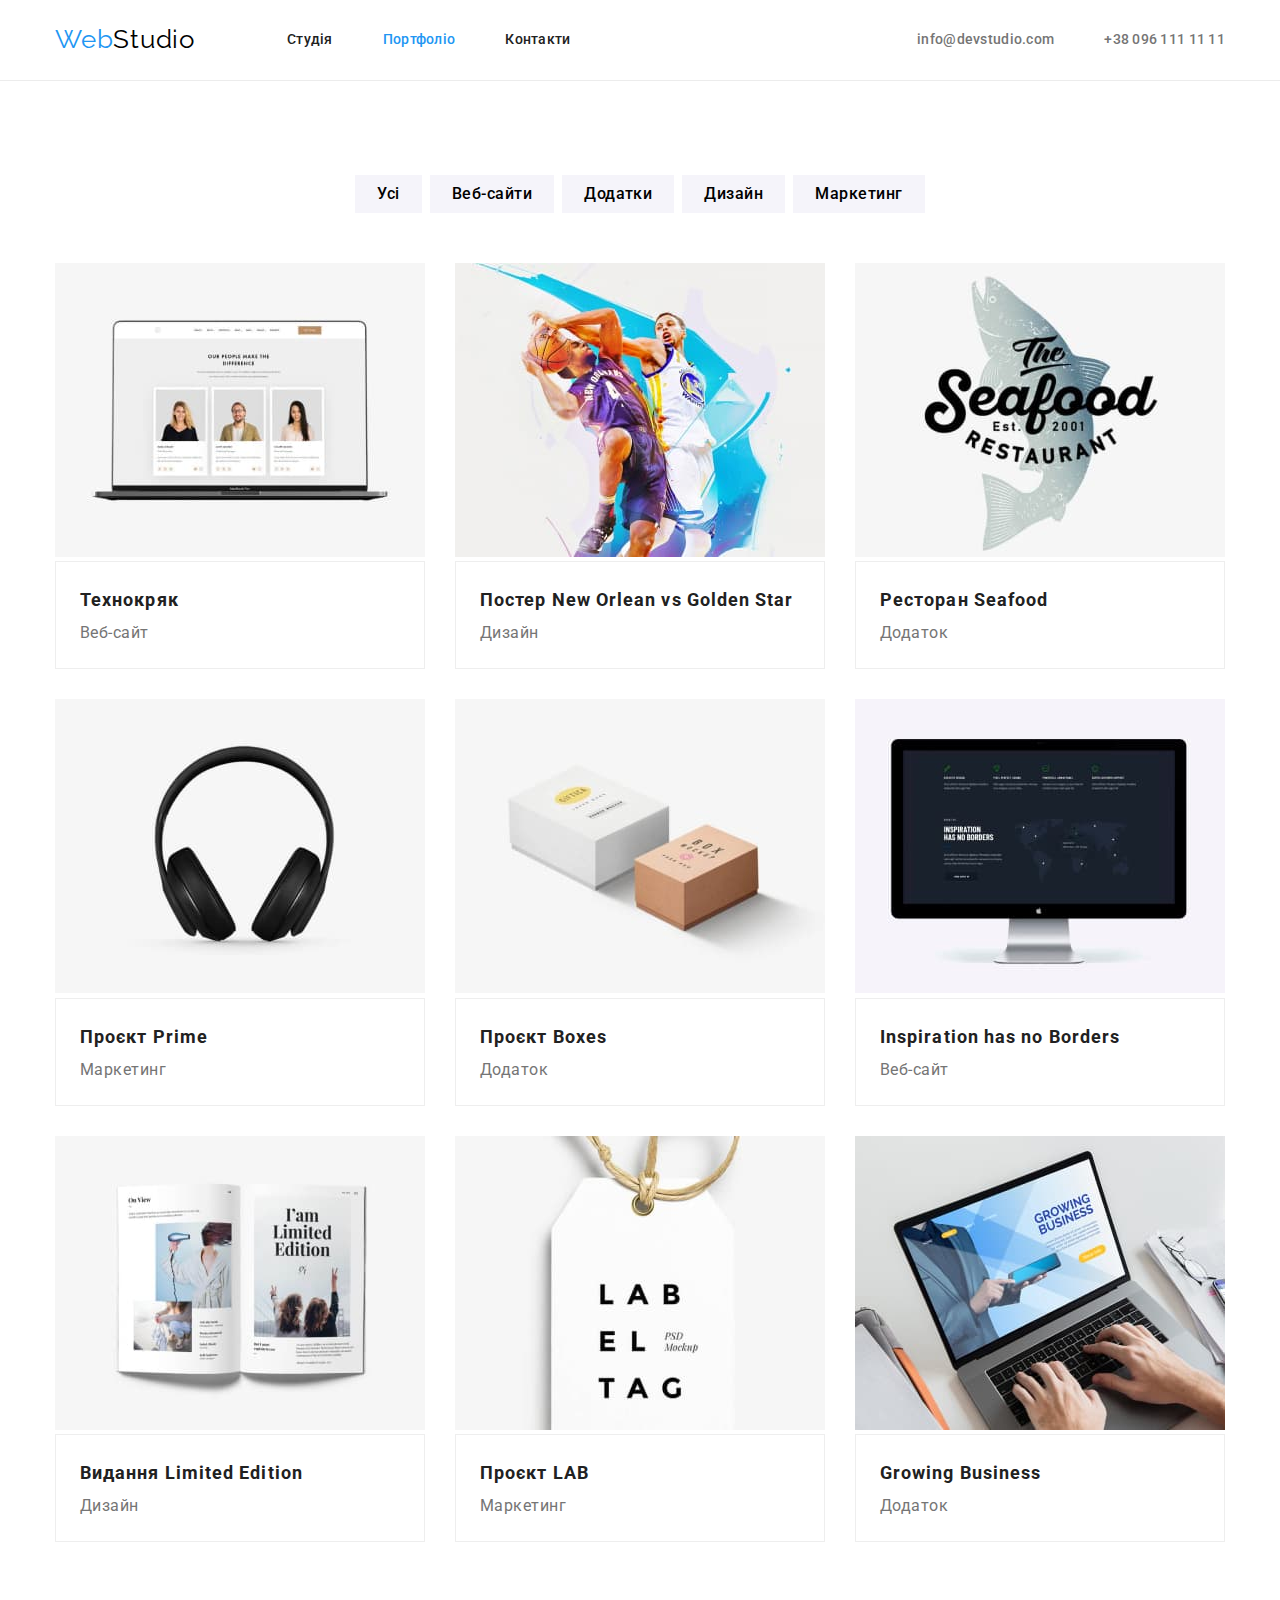
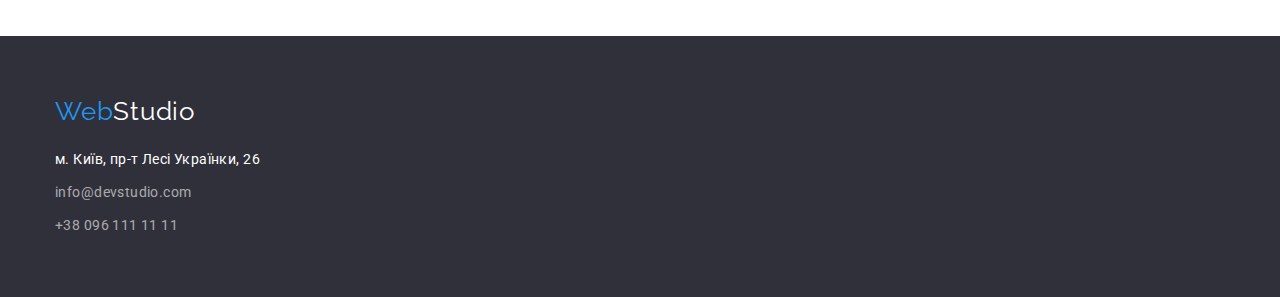
==== commit d2a4819d: "almost-finished" ====
--- a/portfolio.html
+++ b/portfolio.html
@@ -27,7 +27,7 @@
             ><span class="logo-blue">Web</span
             ><span class="logo-black">Studio</span></a
           >
-          <ul class="header-list list">
+          <ul class="nav-list list">
             <li class="header-list-item">
               <a class="header-list-link link link-hover" href="./index.html"
                 >Студія</a
@@ -43,7 +43,7 @@
             </li>
           </ul>
         </nav>
-        <ul class="header-list list">
+        <ul class="contacts-list list">
           <li class="header-list-item">
             <a
               class="header-list-feedback link link-hover"
@@ -104,7 +104,7 @@
                   alt="Технокряк"
                   width="370"
                 />
-                <div>
+                <div class="t-desc">
                   <h2 class="portfolio-list-title">Технокряк</h2>
                   <p class="portfolio-list-description">Веб-сайт</p>
                 </div>
@@ -117,7 +117,7 @@
                   alt="Постер New Orlean vs Golden Star"
                   width="370"
                 />
-                <div>
+                <div class="t-desc">
                   <h2 class="portfolio-list-title">
                     Постер New Orlean vs Golden Star
                   </h2>
@@ -132,7 +132,7 @@
                   alt="Ресторан Seafood"
                   width="370"
                 />
-                <div>
+                <div class="t-desc">
                   <h2 class="portfolio-list-title">Ресторан Seafood</h2>
                   <p class="portfolio-list-description">Додаток</p>
                 </div>
@@ -145,7 +145,7 @@
                   alt="Проєкт Prime"
                   width="370"
                 />
-                <div>
+                <div class="t-desc">
                   <h2 class="portfolio-list-title">Проєкт Prime</h2>
                   <p class="portfolio-list-description">Маркетинг</p>
                 </div>
@@ -158,7 +158,7 @@
                   alt="Проєкт Boxes"
                   width="370"
                 />
-                <div>
+                <div class="t-desc">
                   <h2 class="portfolio-list-title">Проєкт Boxes</h2>
                   <p class="portfolio-list-description">Додаток</p>
                 </div>
@@ -171,7 +171,7 @@
                   alt="Inspiration has no Borders"
                   width="370"
                 />
-                <div>
+                <div class="t-desc">
                   <h2 class="portfolio-list-title">
                     Inspiration has no Borders
                   </h2>
@@ -186,7 +186,7 @@
                   alt="Видання Limited Edition"
                   width="370"
                 />
-                <div>
+                <div class="t-desc">
                   <h2 class="portfolio-list-title">Видання Limited Edition</h2>
                   <p class="portfolio-list-description">Дизайн</p>
                 </div>
@@ -199,7 +199,7 @@
                   alt="Проєкт LAB"
                   width="370"
                 />
-                <div>
+                <div class="t-desc">
                   <h2 class="portfolio-list-title">Проєкт LAB</h2>
                   <p class="portfolio-list-description">Маркетинг</p>
                 </div>
@@ -212,7 +212,7 @@
                   alt="Growing Business"
                   width="370"
                 />
-                <div>
+                <div class="t-desc">
                   <h2 class="portfolio-list-title">Growing Business</h2>
                   <p class="portfolio-list-description">Додаток</p>
                 </div>
--- a/css/styles.css
+++ b/css/styles.css
@@ -24,6 +24,8 @@
   --card-color: #f5f4fa;
   --blue-activ-logo: #188ce8;
 
+  --border-card: #EEEEEE;
+
   --container-pading: 94px;
   --header-indents: 50px;
   --indentation: 30px;
@@ -37,11 +39,11 @@
 }
 
 .container {
-  width: 1230px;
+  width: 1200px;
   margin: 0 auto;
   padding: 0 15px;
 
-  outline: 1px solid tomato;
+  /* outline: 1px solid tomato; */
 }
 
 .link {
@@ -79,17 +81,42 @@
 /* Header  */
 .header {
   background: var(--color-white);
-
-  outline: 1px solid #2196f3;
-}
-
-.header .container{
+  border-bottom: 1px solid #ECECEC;
+
+  /* outline: 1px solid #2196f3; */
+}
+
+.header .container {
   padding-top: 24px;
   padding-bottom: 25px;
+  display: flex;
+  align-items: center;
+}
+
+nav {
+  display: flex;
+  align-items: center;
+}
+
+.logo {
+  margin-right: 92px;
 }
 
 .logo-black {
   color: var(--color-black);
+}
+
+.nav-list {
+  display: flex;
+}
+
+.contacts-list {
+  display: flex;
+  margin-left: auto;
+}
+
+.header-list-item:not(:last-child) {
+  margin-right: var(--header-indents);
 }
 
 .header-list-link {
@@ -121,6 +148,11 @@
   padding: 200px inherit;
 }
 
+/* .hero-blok{
+
+  vertical-align:  bottom;
+} */
+
 .hero-titel {
   font-size: 44px;
   line-height: calc(60 / 44);
@@ -130,6 +162,8 @@
   color: var(--color-white);
   width: 696px;
   text-align: center;
+  margin-left: auto;
+  margin-right: auto;
   margin-bottom: 30px;
 }
 
@@ -138,13 +172,13 @@
   font-weight: 700;
   font-size: 16px;
   line-height: calc(30 / 16);
-  display: flex;
-  align-items: center;
-  text-align: center;
   letter-spacing: 0.06em;
   color: var(--color-white);
   background-color: var(--blue-color-logo);
-
+  padding: 10px 32px;
+  display: block;
+  margin-left: auto;
+  margin-right: auto;
   cursor: pointer;
 }
 
@@ -157,6 +191,14 @@
 .features .container {
   padding-top: var(--container-pading);
   padding-bottom: var(--container-pading);
+}
+
+.feauters-list{
+  display: flex;
+}
+
+.feauters-list-item:not(:last-child){
+margin-right: var(--indentation);
 }
 
 .visually-hidden {
@@ -189,8 +231,13 @@
 }
 
 /* Section activity  */
-.activity .container{
+.activity .container {
   padding-bottom: var(--container-pading);
+}
+
+.activity-list{
+  display: flex;
+  justify-content: space-between;
 }
 
 /* Section team */
@@ -198,11 +245,15 @@
   background-color: var(--card-color);
 }
 
-.team .container{
+.team .container {
   padding-top: var(--container-pading);
   padding-bottom: var(--container-pading);
 }
 
+.team-list{
+  display: flex;
+  justify-content: space-between;
+}
 
 .team-list-item {
   background: var(--color-white);
@@ -232,12 +283,12 @@
   background-color: var(--borders-color);
 }
 
-.footer .container{
+.footer .container {
   padding-top: 60px;
   padding-bottom: 60px;
 }
 
-.footer .logo{
+.footer .logo {
   display: inline-block;
   margin-bottom: 20px;
 }
@@ -246,7 +297,7 @@
   color: var(--color-white);
 }
 
-.footer-list-item:not(:last-child){
+.footer-list-item:not(:last-child) {
   margin-bottom: 9px;
 }
 
@@ -269,13 +320,19 @@
 /* portfolio.html
 section Портфоліо */
 
-.portfolio .container{
+.portfolio .container {
   padding-top: var(--container-pading);
   padding-bottom: var(--container-pading);
 }
 
-.portfolio-button-lict{
+.portfolio-button-lict {
   margin-bottom: var(--header-indents);
+  display: flex;
+  justify-content: center;
+}
+
+.portpolio-buttom-item:not(:last-child){
+  margin-right: 8px;
 }
 
 .portfolio-button {
@@ -286,6 +343,8 @@
   text-align: center;
   letter-spacing: 0.03em;
   background-color: var(--card-color);
+  padding: 6px 22px;
+  border:none;
 
   cursor: pointer;
 }
@@ -294,6 +353,21 @@
 .button-hover:focus {
   background-color: var(--active-color);
   color: var(--color-white);
+}
+
+.portfolio-list{
+  display: flex;
+  flex-wrap: wrap;
+  margin: -15px;
+}
+
+.portfolio-list-item{
+  margin: 15px;
+}
+
+.t-desc{
+  padding: 20px 24px;
+  border: 1px solid var(--border-card);
 }
 
 .portfolio-list-title {
@@ -301,6 +375,7 @@
   line-height: calc(36 / 18);
   letter-spacing: 0.06em;
   color: var(--primary-color);
+
 }
 
 .portfolio-list-description {
@@ -308,4 +383,5 @@
   line-height: calc(30 / 16);
   letter-spacing: 0.03em;
   color: var(--description-text-color);
-}
+
+}
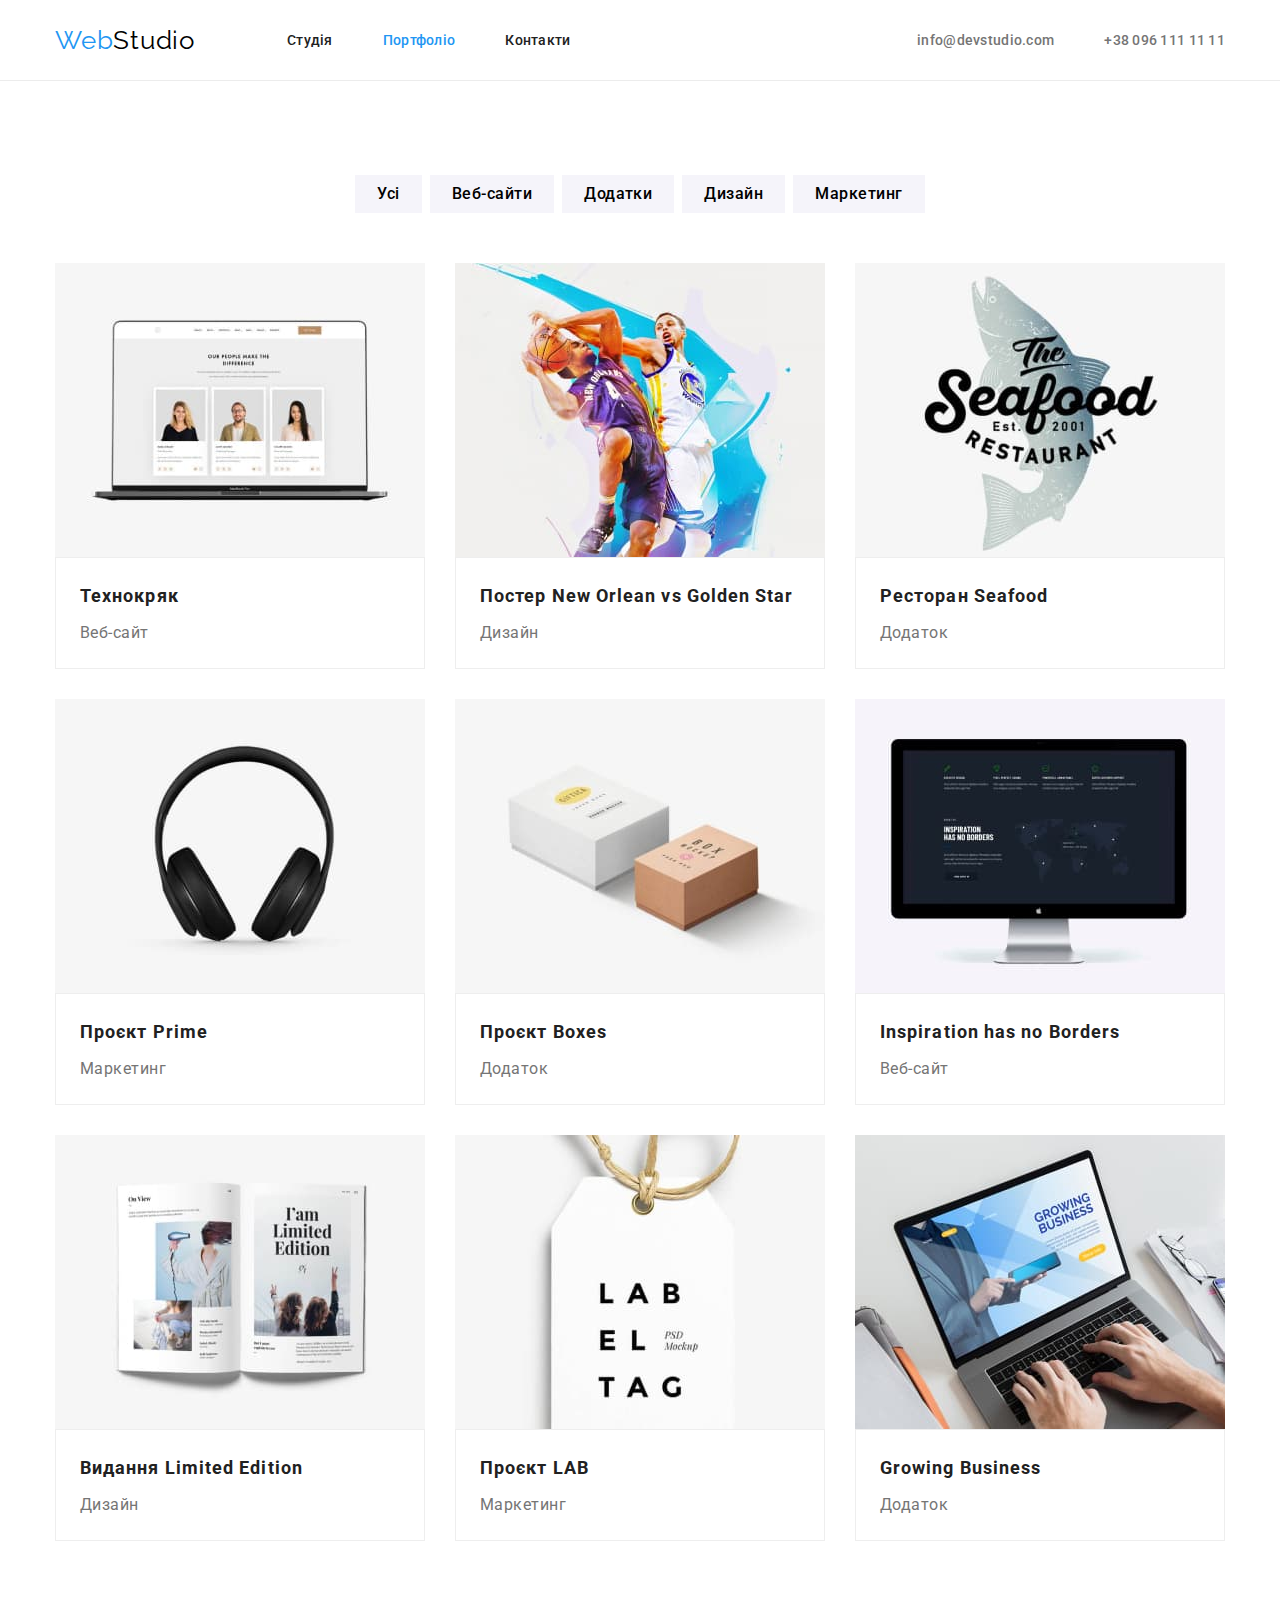
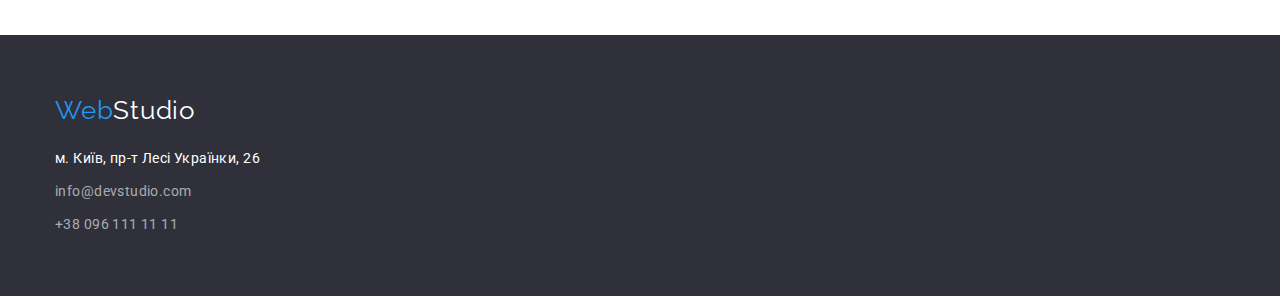
==== commit f80f9bcf: "edits" ====
--- a/portfolio.html
+++ b/portfolio.html
@@ -99,7 +99,7 @@
           <ul class="portfolio-list list">
             <li class="portfolio-list-item">
               <a class="portfolio-list-link link" href="">
-                <img
+                <img class="portfolio-img"
                   src="./images/portfolio-1.jpg"
                   alt="Технокряк"
                   width="370"
@@ -112,7 +112,7 @@
             </li>
             <li class="portfolio-list-item">
               <a class="portfolio-list-link link" href="">
-                <img
+                <img class="portfolio-img"
                   src="./images/portfolio-2.jpg"
                   alt="Постер New Orlean vs Golden Star"
                   width="370"
@@ -127,7 +127,7 @@
             </li>
             <li class="portfolio-list-item">
               <a class="portfolio-list-link link" href="">
-                <img
+                <img class="portfolio-img"
                   src="./images/portfolio-3.jpg"
                   alt="Ресторан Seafood"
                   width="370"
@@ -140,7 +140,7 @@
             </li>
             <li class="portfolio-list-item">
               <a class="portfolio-list-link link" href="">
-                <img
+                <img class="portfolio-img"
                   src="./images/portfolio-4.jpg"
                   alt="Проєкт Prime"
                   width="370"
@@ -153,7 +153,7 @@
             </li>
             <li class="portfolio-list-item">
               <a class="portfolio-list-link link" href="">
-                <img
+                <img class="portfolio-img"
                   src="./images/portfolio-5.jpg"
                   alt="Проєкт Boxes"
                   width="370"
@@ -166,7 +166,7 @@
             </li>
             <li class="portfolio-list-item">
               <a class="portfolio-list-link link" href="">
-                <img
+                <img class="portfolio-img"
                   src="./images/portfolio-6.jpg"
                   alt="Inspiration has no Borders"
                   width="370"
@@ -181,7 +181,7 @@
             </li>
             <li class="portfolio-list-item">
               <a class="portfolio-list-link link" href="">
-                <img
+                <img class="portfolio-img"
                   src="./images/portfolio-7.jpg"
                   alt="Видання Limited Edition"
                   width="370"
@@ -194,7 +194,7 @@
             </li>
             <li class="portfolio-list-item">
               <a class="portfolio-list-link link" href="">
-                <img
+                <img class="portfolio-img"
                   src="./images/portfolio-8.jpg"
                   alt="Проєкт LAB"
                   width="370"
@@ -207,7 +207,7 @@
             </li>
             <li class="portfolio-list-item">
               <a class="portfolio-list-link link" href="">
-                <img
+                <img class="portfolio-img"
                   src="./images/portfolio-9.jpg"
                   alt="Growing Business"
                   width="370"
--- a/css/styles.css
+++ b/css/styles.css
@@ -24,7 +24,7 @@
   --card-color: #f5f4fa;
   --blue-activ-logo: #188ce8;
 
-  --border-card: #EEEEEE;
+  --border-card: #eeeeee;
 
   --container-pading: 94px;
   --header-indents: 50px;
@@ -40,8 +40,10 @@
 
 .container {
   width: 1200px;
-  margin: 0 auto;
-  padding: 0 15px;
+  margin-left: auto;
+  margin-right: auto;
+  padding-left: 15px;
+  padding-right: 15px;
 
   /* outline: 1px solid tomato; */
 }
@@ -81,14 +83,12 @@
 /* Header  */
 .header {
   background: var(--color-white);
-  border-bottom: 1px solid #ECECEC;
+  border-bottom: 1px solid #ececec;
 
   /* outline: 1px solid #2196f3; */
 }
 
 .header .container {
-  padding-top: 24px;
-  padding-bottom: 25px;
   display: flex;
   align-items: center;
 }
@@ -125,6 +125,10 @@
   line-height: calc(16 / 14);
   letter-spacing: 0.02em;
   color: inherit;
+
+  display: block;
+  padding-top: 32px;
+  padding-bottom: 32px;
 }
 
 .header-list-feedback {
@@ -145,7 +149,8 @@
 }
 
 .hero .container {
-  padding: 200px inherit;
+  padding-top: 200px;
+  padding-bottom: 200px;
 }
 
 /* .hero-blok{
@@ -193,12 +198,12 @@
   padding-bottom: var(--container-pading);
 }
 
-.feauters-list{
-  display: flex;
-}
-
-.feauters-list-item:not(:last-child){
-margin-right: var(--indentation);
+.feauters-list {
+  display: flex;
+}
+
+.feauters-list-item:not(:last-child) {
+  margin-right: var(--indentation);
 }
 
 .visually-hidden {
@@ -220,7 +225,7 @@
   line-height: calc(16 / 14);
   letter-spacing: 0.03em;
   text-transform: uppercase;
-  margin-bottom: var(--indentation);
+  margin-bottom: var(--description-indentation);
 }
 
 .features-description {
@@ -235,7 +240,7 @@
   padding-bottom: var(--container-pading);
 }
 
-.activity-list{
+.activity-list {
   display: flex;
   justify-content: space-between;
 }
@@ -250,13 +255,25 @@
   padding-bottom: var(--container-pading);
 }
 
-.team-list{
-  display: flex;
-  justify-content: space-between;
+.team-list {
+  display: flex;
+  /* justify-content: space-between; */
+}
+
+.team-img {
+  display: block;
+}
+
+.team-list-item:not(:last-child) {
+  margin-right: var(--indentation);
 }
 
 .team-list-item {
   background: var(--color-white);
+}
+
+.team-performance {
+  padding-top: var(--indentation);
   padding-bottom: var(--indentation);
 }
 
@@ -266,7 +283,6 @@
   line-height: calc(19 / 16);
   text-align: center;
   letter-spacing: 0.03em;
-  margin-top: var(--indentation);
   margin-bottom: var(--description-indentation);
 }
 
@@ -281,15 +297,13 @@
 /* Footer */
 .footer {
   background-color: var(--borders-color);
-}
-
-.footer .container {
   padding-top: 60px;
   padding-bottom: 60px;
 }
 
 .footer .logo {
   display: inline-block;
+  margin-right: 0;
   margin-bottom: 20px;
 }
 
@@ -320,7 +334,7 @@
 /* portfolio.html
 section Портфоліо */
 
-.portfolio .container {
+.portfolio {
   padding-top: var(--container-pading);
   padding-bottom: var(--container-pading);
 }
@@ -331,7 +345,7 @@
   justify-content: center;
 }
 
-.portpolio-buttom-item:not(:last-child){
+.portpolio-buttom-item:not(:last-child) {
   margin-right: 8px;
 }
 
@@ -344,7 +358,7 @@
   letter-spacing: 0.03em;
   background-color: var(--card-color);
   padding: 6px 22px;
-  border:none;
+  border: none;
 
   cursor: pointer;
 }
@@ -355,17 +369,21 @@
   color: var(--color-white);
 }
 
-.portfolio-list{
+.portfolio-list {
   display: flex;
   flex-wrap: wrap;
   margin: -15px;
 }
 
-.portfolio-list-item{
+.portfolio-list-item {
   margin: 15px;
 }
 
-.t-desc{
+.portfolio-img {
+  display: block;
+}
+
+.t-desc {
   padding: 20px 24px;
   border: 1px solid var(--border-card);
 }
@@ -375,7 +393,7 @@
   line-height: calc(36 / 18);
   letter-spacing: 0.06em;
   color: var(--primary-color);
-
+  margin-bottom: 4px;
 }
 
 .portfolio-list-description {
@@ -383,5 +401,4 @@
   line-height: calc(30 / 16);
   letter-spacing: 0.03em;
   color: var(--description-text-color);
-
-}
+}
